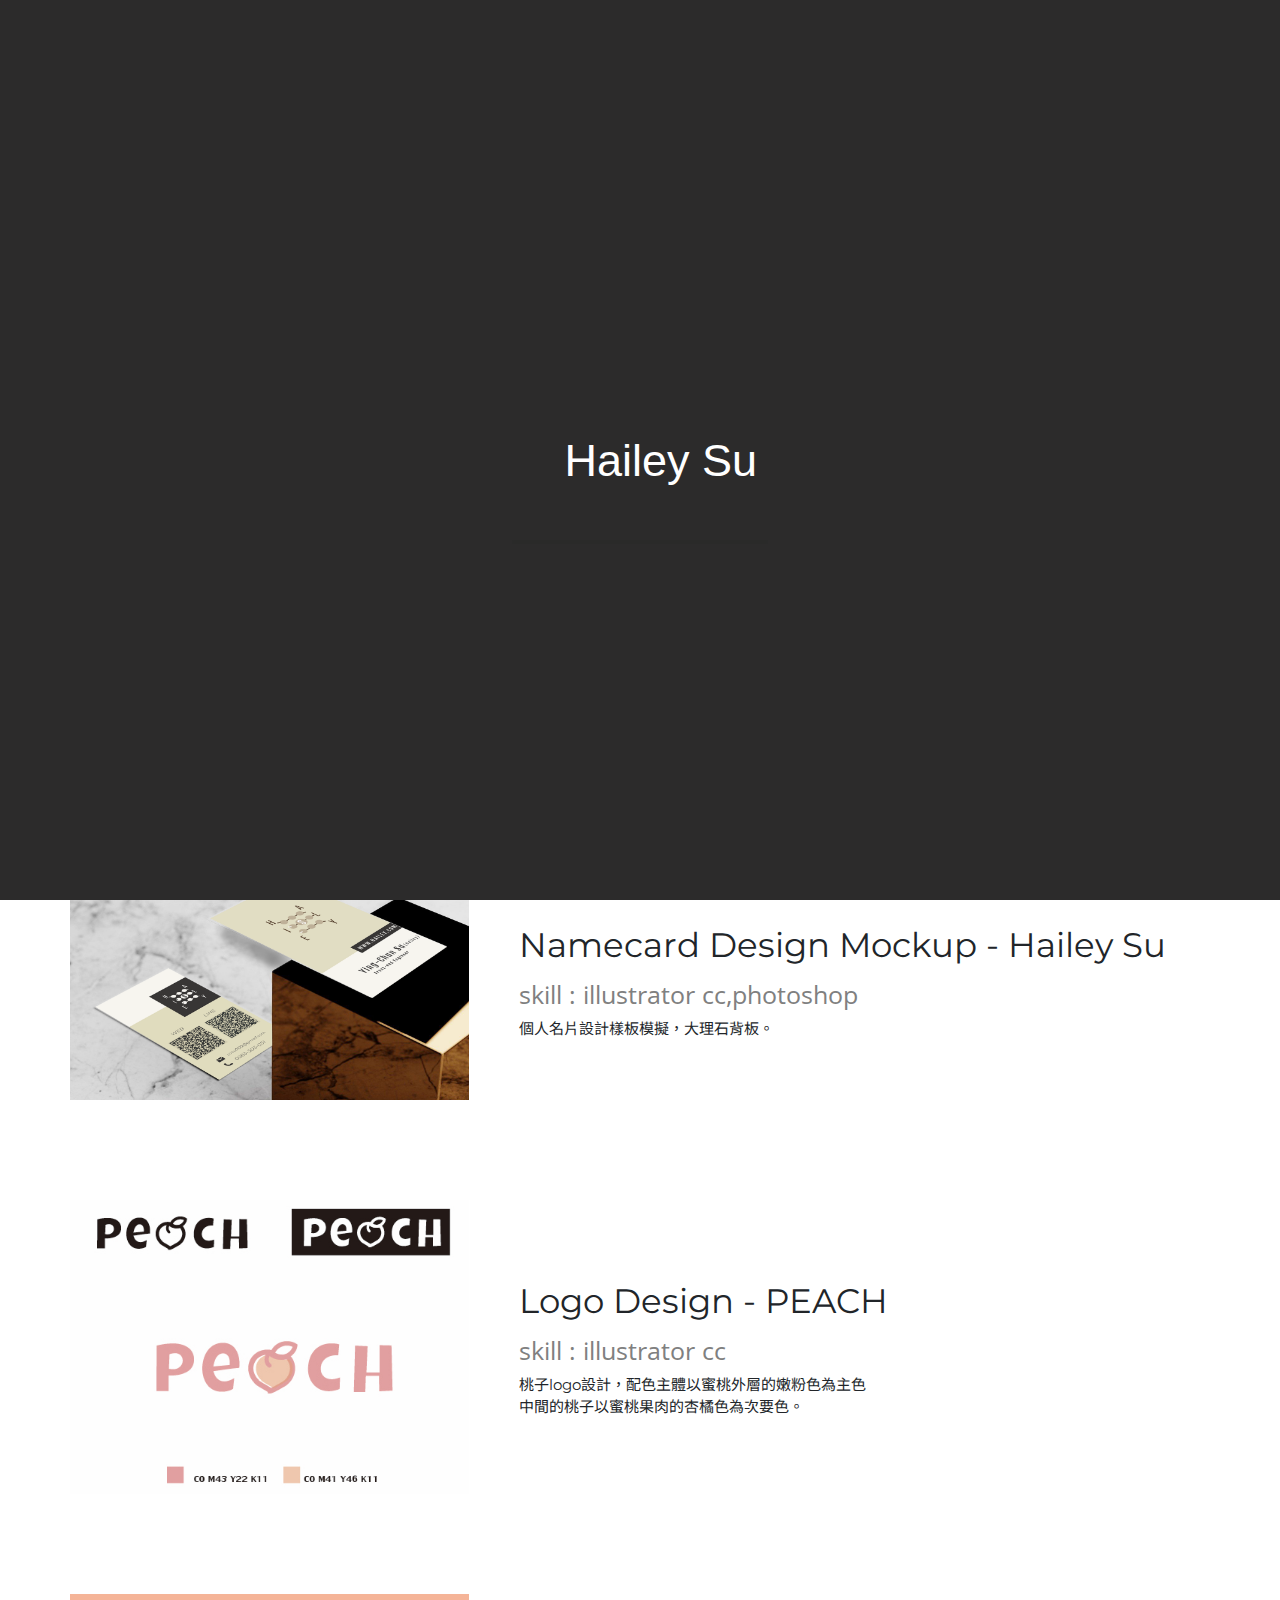
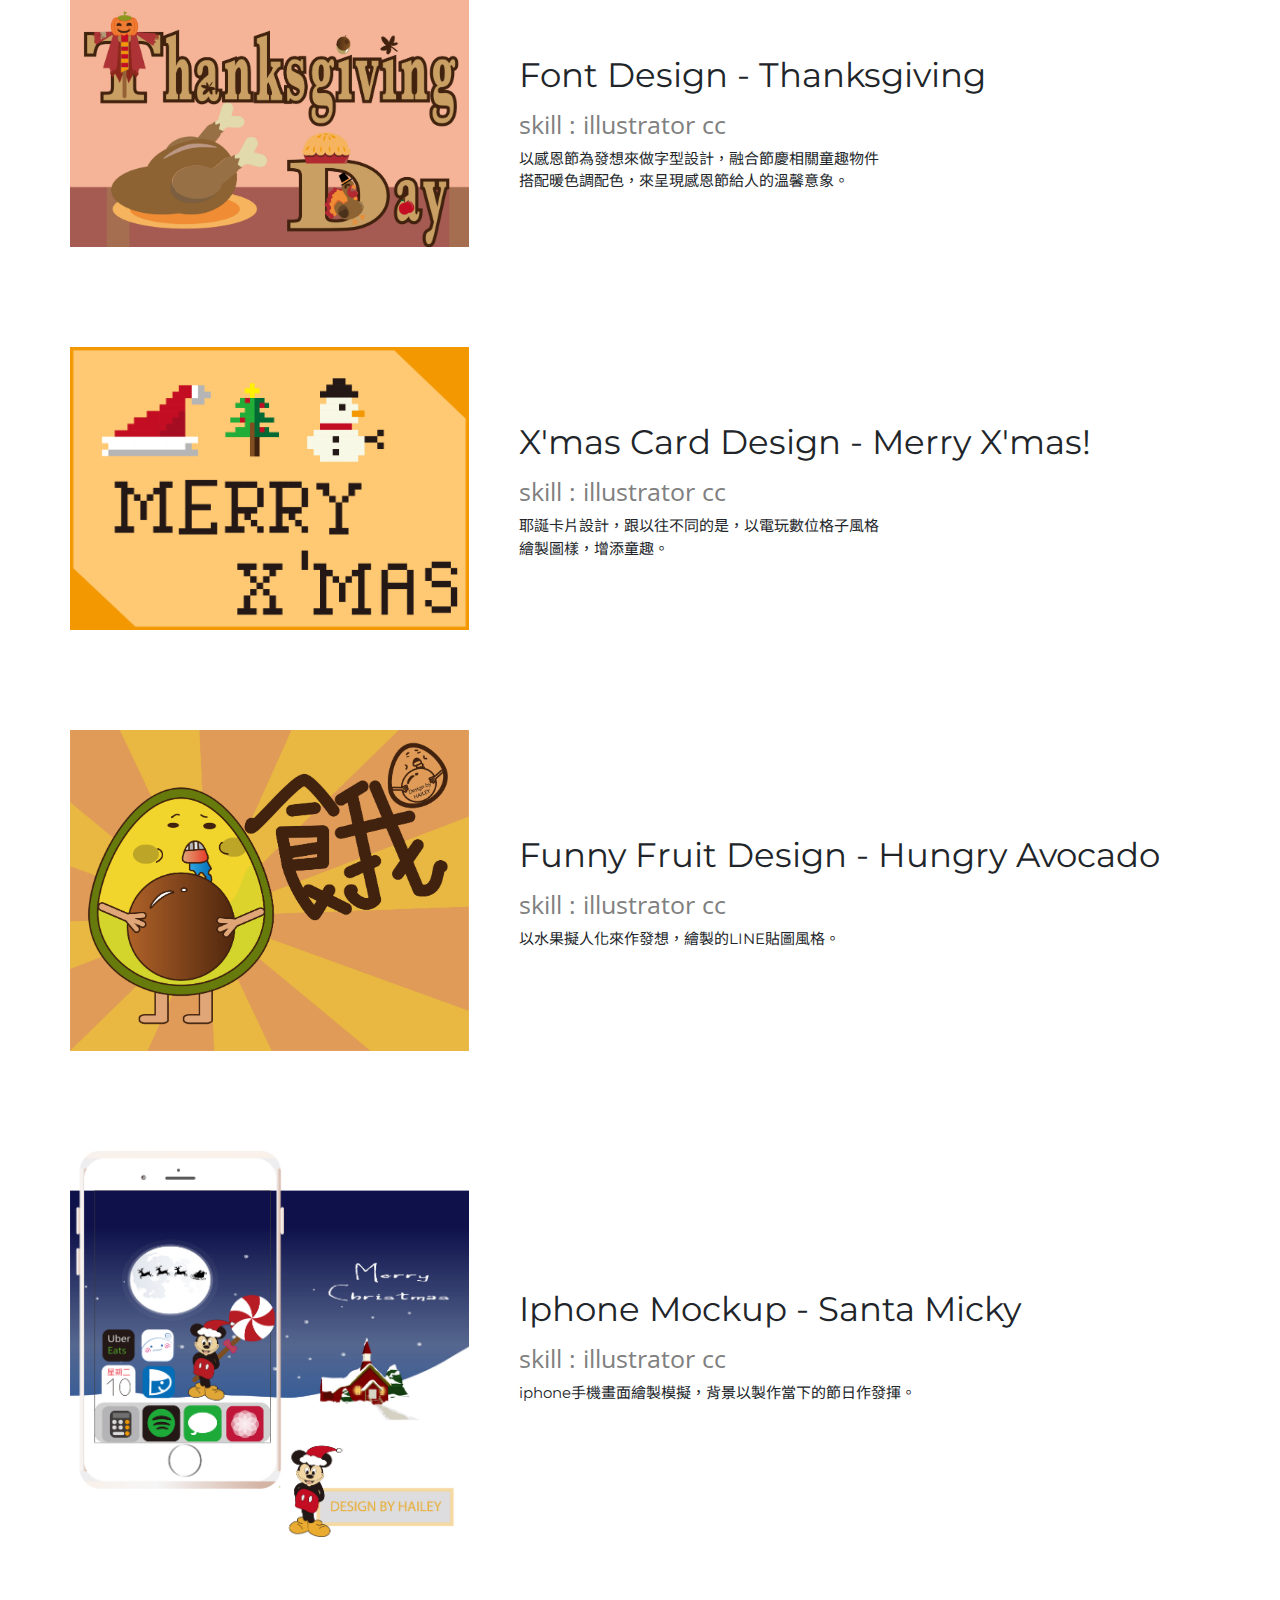
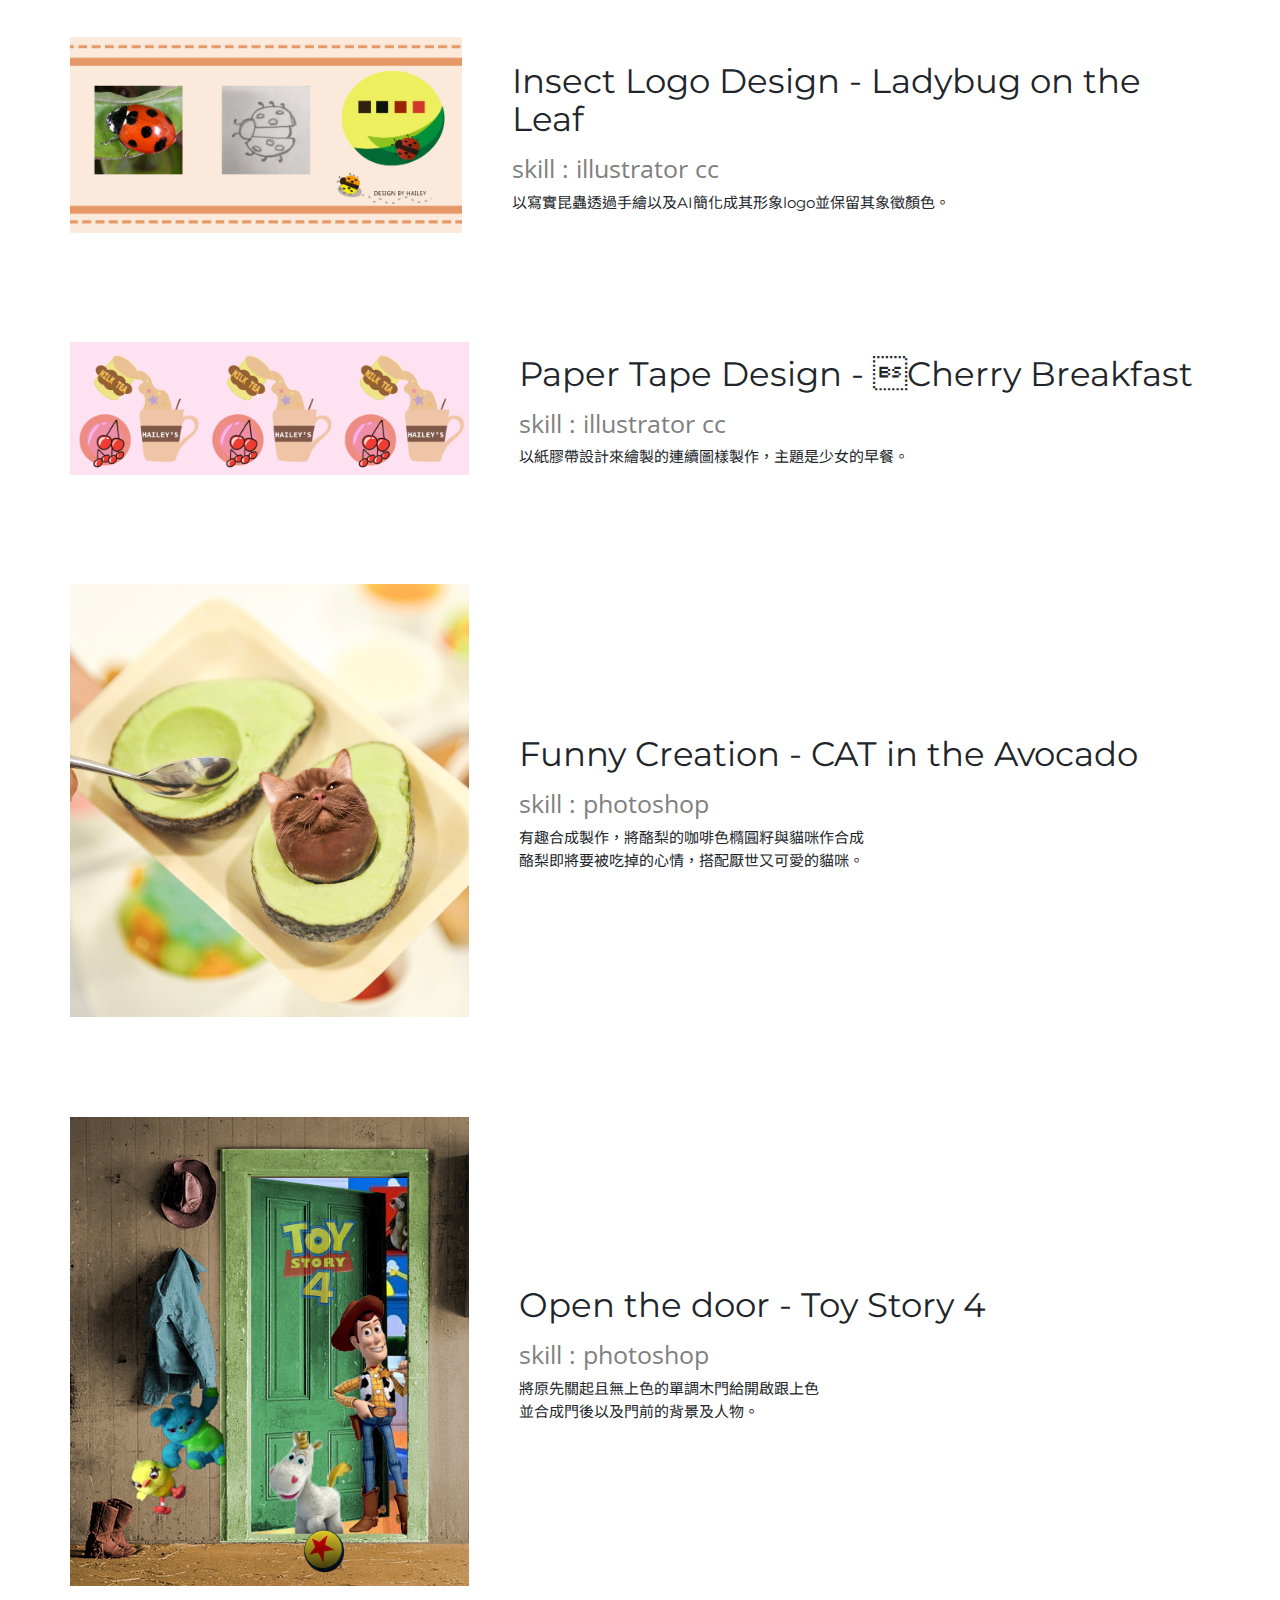
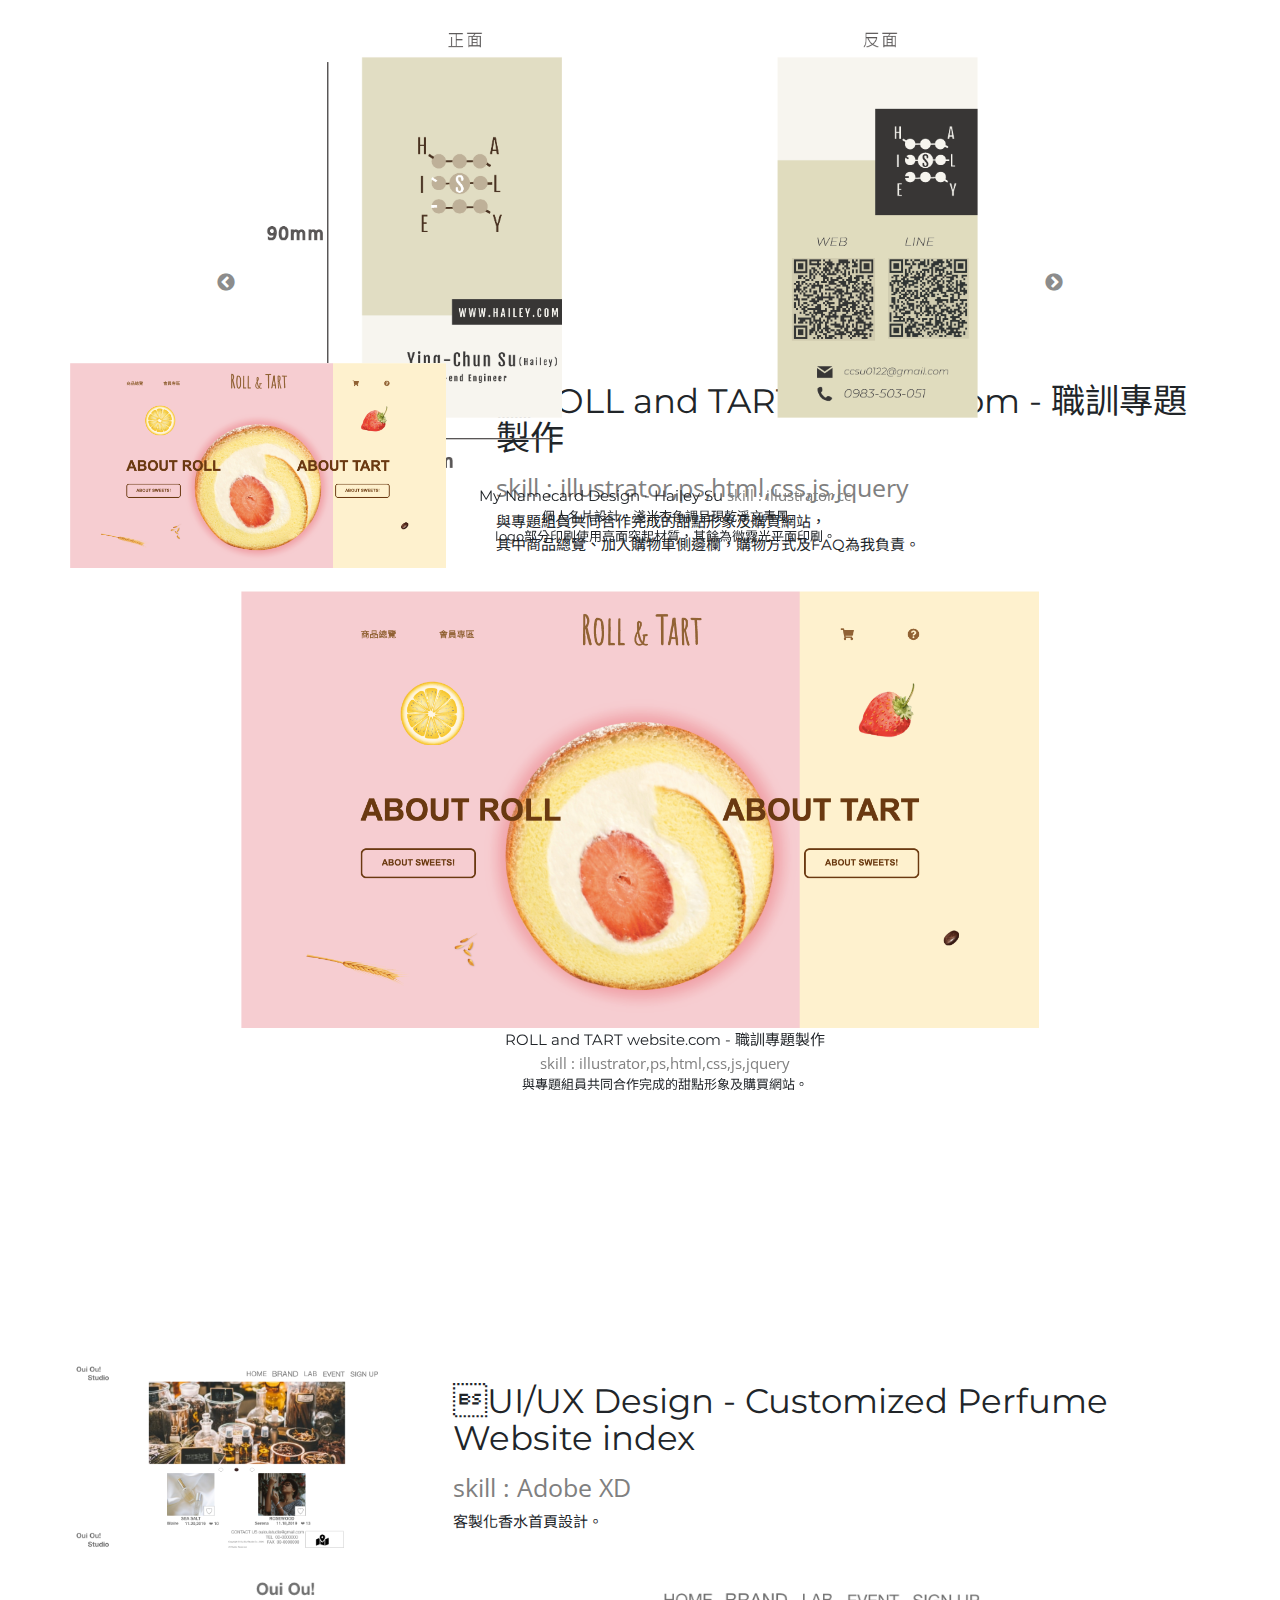
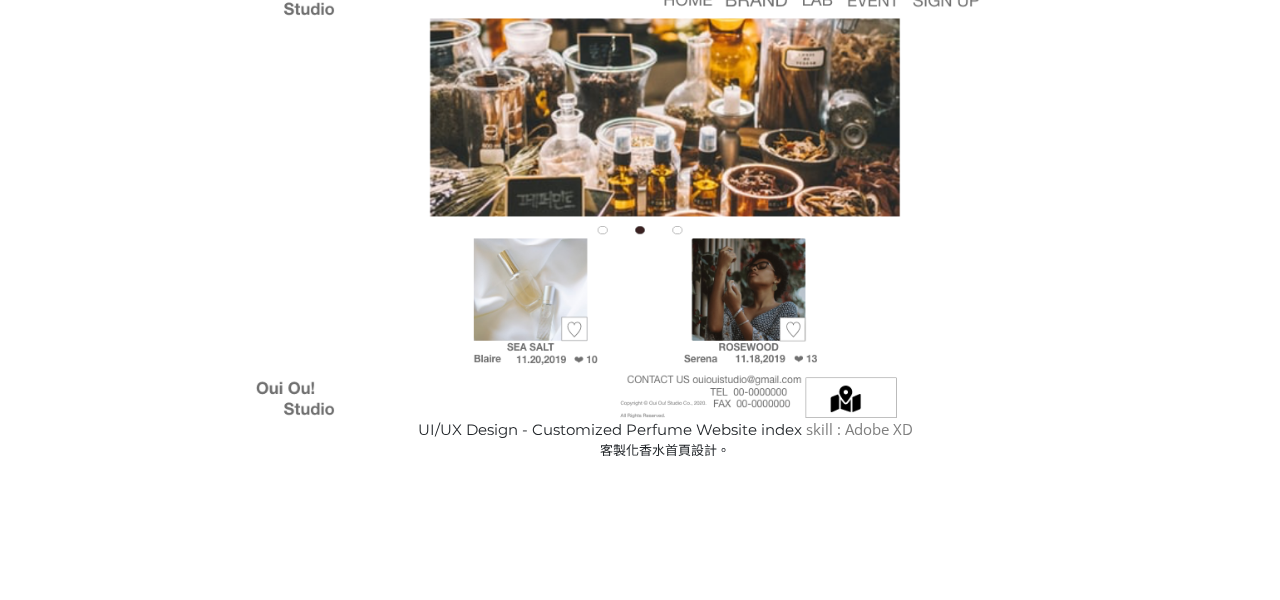
==== works.html @ 899a6a19 "0.01" ====
<!DOCTYPE html>
<html lang="en">
<head>
    <meta charset="UTF-8">
    <meta name="viewport" content="width=device-width, initial-scale=1.0">
    <meta http-equiv="X-UA-Compatible" content="ie=edge">
    <title>Document</title>
    <link rel="stylesheet" href="jQuery-One-Page-Nav-master/demo.css">
    <link rel="stylesheet" href="bootstrap-4.2.1-dist/css/bootstrap.css">
    <link rel="stylesheet" href="https://cdnjs.cloudflare.com/ajax/libs/font-awesome/5.11.2/css/all.min.css">
    <link rel="stylesheet" href="css/animate.css">
    <link href="https://fonts.googleapis.com/css?family=Montserrat|Rufina&display=swap" rel="stylesheet">
    <link href="https://fonts.googleapis.com/css?family=Open+Sans&display=swap" rel="stylesheet">
    <link rel="stylesheet" href="https://cdnjs.cloudflare.com/ajax/libs/materialize/1.0.0/css/materialize.min.css">
    <link href="https://fonts.googleapis.com/css?family=Fjalla+One&display=swap" rel="stylesheet">
    <link rel="stylesheet" href="js/slick-1.8.1/slick/slick.css">
    <link rel="stylesheet" href="js/slick-1.8.1/slick/slick-theme.css">
    <link href="https://fonts.googleapis.com/css?family=Noto+Sans+TC:100,300,400&display=swap" rel="stylesheet">
    <link rel="stylesheet" href="css/works.css">
    
</head>
<body>
    
    <div class="overlay">
        
        <div class="run ">Hailey Su</div>
        <div class="progress_bar">
            <div class="progress">
                <div class="indeterminate"></div>
            </div>
        </div>
        
    </div>

    <ul id="nav">
        <li class="line1"><a href="#section1"></a></li>
        <li class="line"><a href="#section2"></a></li>
        <li class="line"><a href="#section3"></a></li>
    </ul>
    <div id="section1">
        
        <div class="projct">
                <div class="logo"><a href="index.html"><img src="images/logo.png" alt=""></a></div>
            <div class="wow slideInLeft graphic_tag title_font">Graphic Design</div>
            
            <div class="item1">
                    <div class="item_pic"><img src="images/graphic/namecard01.png" alt=""></div>
                    <div class="item_description subtitle_font">
                        <h4>My Namecard Design - Hailey Su</h4>
                        <h5 class="subtitle_font2">skill : illustrator cc</h5>
                        <p chinese_font>個人名片設計，採淺米杏色調呈現乾淨文青風<br>
                            logo部分印刷使用亮面突起材質，其餘為微霧光平面印刷。
                        </p>    
                    </div>
            </div> 
            <div class="item1">
                    <div class="item_pic"><img src="images/graphic/namecard02.jpg" alt=""></div>
                    <div class="item_description subtitle_font">
                        <h4>Namecard Design Mockup - Hailey Su</h4>
                        <h5 class="subtitle_font2">skill : illustrator cc,photoshop</h5>
                        <p>個人名片設計樣板模擬。
                        </p>    
                    </div>
            </div>
            <div class="item1">
                    <div class="item_pic"><img src="images/graphic/namecard-mock-up03.png" alt=""></div>
                    <div class="item_description subtitle_font">
                        <h4>Namecard Design Mockup - Hailey Su</h4>
                        <h5 class="subtitle_font2">skill : illustrator cc,photoshop</h5>
                        <p>個人名片設計樣板模擬，大理石背板。
                        </p>    
                    </div>
            </div> 
            <div class="item1">
                    <div class="item_pic"><img src="images/graphic/peachlogo.jpg" alt=""></div>
                    <div class="item_description subtitle_font">
                        <h4>Logo Design - PEACH</h4>
                        <h5 class="subtitle_font2">skill : illustrator cc</h5>
                        <p>桃子logo設計，配色主體以蜜桃外層的嫩粉色為主色<br>
                            中間的桃子以蜜桃果肉的杏橘色為次要色。
                        </p>    
                    </div>
            </div>
            <div class="item1">
                <div class="item_pic"><img src="images/graphic/tg.jpg" alt=""></div>
                <div class="item_description subtitle_font">
                    <h4>Font Design - Thanksgiving</h4>
                    <h5 class="subtitle_font2">skill : illustrator cc</h5>
                    <p>以感恩節為發想來做字型設計，融合節慶相關童趣物件<br>
                        搭配暖色調配色，來呈現感恩節給人的溫馨意象。
                    </p>    
                </div>
            </div>
            <div class="item1">
                    <div class="item_pic"><img src="images/graphic/xmascard.png" alt=""></div>
                    <div class="item_description subtitle_font">
                        <h4>X'mas Card Design - Merry X'mas!</h4>
                        <h5 class="subtitle_font2">skill : illustrator cc</h5>
                        <p>耶誕卡片設計，跟以往不同的是，以電玩數位格子風格<br>
                            繪製圖樣，增添童趣。
                        </p>    
                    </div>
            </div>
            <div class="item1">
                    <div class="item_pic"><img src="images/graphic/hungryavocado.jpg" alt=""></div>
                    <div class="item_description subtitle_font">
                        <h4>Funny Fruit Design - Hungry Avocado</h4>
                        <h5 class="subtitle_font2">skill : illustrator cc</h5>
                        <p>以水果擬人化來作發想，繪製的LINE貼圖風格。
                        </p>    
                    </div>
            </div>
            <div class="item1">
                    <div class="item_pic"><img src="images/graphic/phone.jpg" alt=""></div>
                    <div class="item_description subtitle_font">
                        <h4>Iphone Mockup - Santa Micky</h4>
                        <h5 class="subtitle_font2">skill : illustrator cc</h5>
                        <p>iphone手機畫面繪製模擬，背景以製作當下的節日作發揮。
                        </p>    
                    </div>
            </div>
            <div class="item1">
                    <div class="item_pic"><img src="images/graphic/ladybuglogo.png" alt=""></div>
                    <div class="item_description subtitle_font">
                        <h4>Insect Logo Design - Ladybug on the Leaf</h4>
                        <h5 class="subtitle_font2">skill : illustrator cc</h5>
                        <p>以寫實昆蟲透過手繪以及AI簡化成其形象logo並保留其象徵顏色。
                        </p>    
                    </div>
            </div>
            <div class="item1">
                    <div class="item_pic"><img src="images/graphic/tape.png" alt=""></div>
                    <div class="item_description subtitle_font">
                        <h4>Paper Tape Design - Cherry Breakfast</h4>
                        <h5 class="subtitle_font2">skill : illustrator cc</h5>
                        <p>以紙膠帶設計來繪製的連續圖樣製作，主題是少女的早餐。
                        </p>    
                    </div>
            </div>
            <div class="item1">
                    <div class="item_pic"><img src="images/graphic/ps_cat.jpg" alt=""></div>
                    <div class="item_description subtitle_font">
                        <h4>Funny Creation - CAT in the Avocado</h4>
                        <h5 class="subtitle_font2">skill : photoshop</h5>
                        <p>有趣合成製作，將酪梨的咖啡色橢圓籽與貓咪作合成<br>
                            酪梨即將要被吃掉的心情，搭配厭世又可愛的貓咪。
                        </p>    
                    </div>
            </div>
            <div class="item1">
                    <div class="item_pic"><img src="images/graphic/ps_door.jpg" alt=""></div>
                    <div class="item_description subtitle_font">
                        <h4>Open the door - Toy Story 4</h4>
                        <h5 class="subtitle_font2">skill : photoshop</h5>
                        <p>將原先關起且無上色的單調木門給開啟跟上色<br>
                            並合成門後以及門前的背景及人物。
                        </p>    
                    </div>
            </div>
            <!-- 以上網頁版作品 -->
            <div class="banner">
                <div>
                    <img src="images/graphic/namecard01.png" alt="">
                    <div class="content">
                        <div class="item_description subtitle_font">
                            <span>My Namecard Design - Hailey Su</span>
                            <span class="subtitle_font2">skill : illustrator cc</span>
                            <p style="font-size: 13px;">個人名片設計，淺米杏色調呈現乾淨文青風<br>
                                logo部分印刷使用亮面突起材質，其餘為微霧光平面印刷。
                            </p>    
                        </div>
                    </div>
                </div>
                <div>
                    <img src="images/graphic/namecard02.jpg" alt="">
                    <div class="content">
                        <div class="item_description subtitle_font">
                            <span>Namecard Design Mockup - Hailey Su</span>
                            <span class="subtitle_font2">skill : illustrator cc</span>
                            <p style="font-size: 13px;">個人名片設計樣板模擬。
                            </p>    
                        </div>
                    </div>
                </div>
                <div>
                    <img src="images/graphic/namecard-mock-up03.png" alt="">
                    <div class="content">
                        <div class="item_description subtitle_font">
                            <span>Namecard Design Mockup - Hailey Su</span>
                            <span class="subtitle_font2">skill : illustrator cc</span>
                            <p style="font-size: 13px;">個人名片設計樣板模擬，大理石背板。
                            </p>    
                        </div>
                    </div>
                </div>
                <div>
                    <img src="images/graphic/peachlogo.jpg" alt="">
                    <div class="content">
                        <div class="item_description subtitle_font">
                            <span>Logo Design - PEACH</span><br>
                            <span class="subtitle_font2">skill : illustrator cc</span>
                            <p style="font-size: 13px;">桃子logo設計，配色主體以蜜桃外層的嫩粉色為主色<br>
                                中間的桃子以蜜桃果肉的杏橘色為次要色。
                        </div>
                    </div>
                </div>
                <div>
                    <img src="images/graphic/tg.jpg" alt="">
                    <div class="content">
                        <div class="item_description subtitle_font">
                            <span>Font Design - Thanksgiving</span><br>
                            <span class="subtitle_font2">skill : illustrator cc</span>
                            <p style="font-size: 13px;">以感恩節為發想來做字型設計，融合節慶相關童趣物件
                                搭配暖色調配色，來呈現感恩節給人的溫馨意象。
                            </p>    
                        </div>
                    </div>
                </div>
                <div>
                    <img src="images/graphic/xmascard.png" alt="">
                    <div class="content">
                        <div class="item_description subtitle_font">
                            <span>X'mas Card Design - Merry X'mas!</span><br>
                            <span class="subtitle_font2">skill : illustrator cc</span>
                            <p style="font-size: 13px;">耶誕卡片設計，跟以往不同的是，以電玩數位格子風格<br>
                                繪製圖樣，增添童趣。
                            </p>    
                        </div>
                    </div>
                </div>
                <div>
                    <img src="images/graphic/hungryavocado.jpg" alt="">
                    <div class="content">
                        <div class="item_description subtitle_font">
                            <span>Funny Fruit Design - Hungry Avocado</span><br>
                            <span class="subtitle_font2">skill : illustrator cc</span>
                            <p style="font-size: 13px;">以水果擬人化來作發想，繪製的LINE貼圖風格。
                            </p>    
                        </div>
                    </div>
                </div>
                <div>
                    <img src="images/graphic/phone.jpg" alt="">
                    <div class="content">
                        <div class="item_description subtitle_font">
                            <span>Iphone Mockup - Santa Micky</span><br>
                            <span class="subtitle_font2">skill : illustrator cc</span>
                            <p style="font-size: 13px;">iphone手機畫面繪製模擬，背景以製作當下的節日作發揮。
                            </p>    
                        </div>
                    </div>
                </div>
                <div>
                    <img src="images/graphic/ladybuglogo.png" alt="">
                    <div class="content">
                        <div class="item_description subtitle_font">
                            <span>Insect Logo Design - Ladybug on the Leaf</span><br>
                            <span class="subtitle_font2">skill : illustrator cc</span>
                            <p style="font-size: 13px;">以寫實昆蟲透過手繪以及AI簡化成其形象logo並保留其象徵顏色。
                            </p>    
                        </div>
                    </div>
                </div>
                <div>
                    <img src="images/graphic/tape.png" alt="">
                    <div class="content">
                        <div class="item_description subtitle_font">
                            <span>Paper Tape Design - Cherry Breakfast</span><br>
                            <span class="subtitle_font2">skill : illustrator cc</span>
                            <p style="font-size: 13px;">以紙膠帶設計來繪製的連續圖樣製作，<br>主題是少女的早餐。
                            </p>    
                        </div>
                    </div>
                </div>
                <div class="distance">
                    <img src="images/graphic/ps_cat.jpg" alt="">
                    <div class="content">
                        <div class="item_description subtitle_font">
                            <span>Funny Creation - CAT in the Avocado</span><br>
                            <span class="subtitle_font2">skill : photoshop</span>
                            <p style="font-size: 13px;">有趣合成製作，將酪梨的咖啡色橢圓籽與貓咪作合成<br>
                                酪梨即將要被吃掉的心情，搭配厭世又可愛的貓咪。
                            </p>    
                        </div>
                    </div>
                </div>
                <div class="distance">
                    <img src="images/graphic/ps_door.jpg" alt="">
                    <div class="content">
                        <div class="item_description subtitle_font">
                            <span>Open the door - Toy Story 4</span><br>
                            <span class="subtitle_font2">skill : photoshop</span>
                            <p style="font-size: 13px;">將原先關起且無上色的單調木門給開啟跟上色<br>
                                並合成門後以及門前的背景及人物。
                            </p>    
                        </div>
                    </div>
                </div>
            
                
            </div>
            
            <!-- 以上手機版作品集 -->
        </div>
    </div>
    <div id="section2">
        <div class="projct">
            <div class="wow slideInLeft title_font web_tag">Web Design</div>

            <div class="item1">
                <div class="item_pic"><a href="https://hailey0122.github.io/rollntart01.github.io/"><img src="images/web/rollandtart.png" alt="roll and tart"></a></div>
                <div class="item_description subtitle_font">
                    <h4>ROLL and TART website.com - 職訓專題製作</h4>
                    <h5 class="subtitle_font2">skill : illustrator,ps,html,css,js,jquery </h5>
                    <p>與專題組員共同合作完成的甜點形象及購買網站，
                        <br>其中商品總覽、加入購物車側邊欄，購物方式及FAQ為我負責。
                    </p>    
                </div>
            </div> 
            
                
            <div class="banner">
                <div>
                    <a href="https://hailey0122.github.io/rollntart01.github.io/"><img src="images/web/rollandtart.png" alt="roll and tart"></a>
                    <div class="content">
                        <div class="item_description subtitle_font">
                            <span>ROLL and TART website.com - 職訓專題製作</span>
                            <span class="subtitle_font2"><br>skill : illustrator,ps,html,css,js,jquery</span>
                            <p style="font-size: 13px;">與專題組員共同合作完成的甜點形象及購買網站。
                            </p>    
                         </div>
                    </div>
                </div>
            
            </div>
        
        </div>
    </div>
    <div id="section3">
            <div class="projct">
                <div class="wow slideInLeft title_font UIUX_tag">UI/UX Design</div>
        
                <div class="item1">
                        <div class="item_pic"><img src="images/uiux/Web 1920 – 1.png" alt=""></div>
                        <div class="item_description subtitle_font">
                        <h4>UI/UX Design - Customized Perfume Website index</h4>
                        <h5 class="subtitle_font2">skill : Adobe XD</h5>
                        <p>客製化香水首頁設計。
                        </p>    
                    </div>
                </div> 


                <div class="banner">
                    <div>
                        <img src="images/uiux/Web 1920 – 1.png" alt="">
                        <div class="content">
                            <div class="item_description subtitle_font">
                                <span>UI/UX Design - Customized Perfume Website index</span>
                                <span class="subtitle_font2">skill : Adobe XD</span>
                                <p style="font-size: 13px;">客製化香水首頁設計。
                                </p>    
                            </div>
                        </div>
                    </div>
                </div>

                





            </div>
    </div>
    <a id="page_top" href="#"><img src="images/page_top-02.png" alt=""></a>
   
    <script src="js/jquery-3.4.1.min.js"></script>
    <script src="js/WOW-master/dist/wow.min.js"></script>
    <script src="jQuery-one-page-Nav-master/jquery.nav.js"></script>
    <script src="bootstrap-4.2.1-dist/js/bootstrap.min.js"></script>
    <script src="https://cdnjs.cloudflare.com/ajax/libs/materialize/1.0.0/js/materialize.min.js"></script>
    <script src="js/slick-1.8.1/slick/slick.min.js"></script>
    <script>
        new WOW().init();
    $(document).ready(function() {
	    $('#nav').onePageNav();
    });
    $(document).ready(function() {
	    $('#nav').onePageNav();
    });
    ///進度條
    $(window).on('load', function () {
        $(".overlay").delay(2000).fadeOut();
    });
    ///loading page
    $('.banner').slick({
            dots: true,
            infinite: true,
            speed: 300,
            slidesToShow: 1,
            adaptiveHeight: true
    });
    ///mobile slick
    $(window).scroll(function () {
        // console.log("捲軸高度:" + $(window).scrollTop());
        if ($(window).width() <= 425) {
            // console.log("超過1000");
            $(".banner").show();
        } else {
            // console.log("小於1000");
            $(".banner").hide();

        }
    }); // window scroll end

    $(window).scroll(function () {
            // console.log("捲軸高度:" + $(window).scrollTop());
            if ($(window).scrollTop() >= 1000) {
                // console.log("超過1000");
                $("#page_top").show();
            } else {
                // console.log("小於1000");
                $("#page_top").hide();

            }
        }); // window scroll end

        $("#page_top").click(function () {
            console.log("test");
            $("html, body").animate({ scrollTop: 0 });
        });// #page-top click end
    

    </script>
</body>
</html>
---- jQuery-One-Page-Nav-master/demo.css ----
* {
	/* -moz-box-sizing: border-box;
	-webkit-box-sizing: border-box;
	box-sizing: border-box; */
}

html,
body {
	margin: 0;
	padding: 0;
}

body {
	color: #222;
	font: 16px/1.5 Helvetica, Arial, sans-serif;
}

h1,
h2,
h3,
p,
pre,
ul {
	margin: 0;
	padding: 0;
}

h1 {
	font-size: 48px;
	line-height: 1;
	margin-bottom: 1em;
}

h2 {
	font-size: 24px;
	line-height: 1;
	margin-bottom: 1em;
}

h3 {
	font-size: 16px;
	line-height: 1;
	margin-bottom: 1em;
}

p,
pre,
ul {
	margin-bottom: 3em;
}

pre {
	background: #fefefe;
	border: 1px solid #dedede;
	overflow-x: auto;
	padding: 2em;
}

ul {
	margin-left: 1em;
}

#nav {
	left: 50px;
	list-style: none;
	margin: 0;
	position: fixed;
	top: 200px;
}

#nav li {
	margin-bottom: 10px;
}

#nav a {
	background: #ededed;
	color: #666;
	display: block;
	height: 100px;
	font-size: 14px;
	padding: 10px 2px;
	text-decoration: none;
	text-transform: uppercase;
	/* padding-left: 3em; */
}

#nav a:hover {
	background: hsl(12, 80%, 50%);
}

#nav .current a {
	background: #666;
	color: #ededed;
}

#container {
	margin: 0 auto;
	width: 800px;
}

.section {
	border-bottom: 5px solid #ccc;
	min-height: 60vh;
	padding: 50px 20px;
}

.section p:last-child {
	margin-bottom: 0;
}
---- css/works.css ----
/*****font-family******/
.chinese_font{
    font-family: "微軟正黑體";  
}
.title_font{
    font-family: 'Rufina', serif;
    
}
.subtitle_font{
    font-family: 'Montserrat','Noto Sans TC', sans-serif;
    font-weight: 400;
    
    
}
.subtitle_font2{
    font-family: 'Open Sans', sans-serif;
    color: gray;
}
/*****font-family******/


/*************GRAPHIC_TAG******************/
/*************GRAPHIC_TAG******************/

/* body{
    font-family: 'Noto Sans TC', sans-serif;
    font-weight: 100;
} */
.logo{
    /* width: 100px; */
    height: 110px;
    width: 8%;
}
.logo img{
    width: 100px;
    height: 110px;
    position: absolute;
    left: 50%;
    top: 5px;
    margin-left: -50px;
}
@media screen and (max-width: 425px) {
    .logo img{
    width: 50px;
    height: auto;
    position: absolute;
    left: 50%;
    top: 5px;
    margin-left: -25px;
    }
}
.graphic_tag{
    /* background-color: rgb(199, 129, 129); */
    /* width: 280px; */
    width: 26%;
    font-size: 40px;
    /* border-bottom: 5px solid hsl(12, 80%, 50%); */
    margin-bottom: 100px;
    position: relative;

}
.graphic_tag::after{
        content: "";
        width: 100%;
        border:4px solid hsl(12, 80%, 50%);
        position: absolute;
        top:95%;
        left: 0;
        
}
@media screen and (max-width: 425px) {
    .graphic_tag{
    width: 50%;
    font-size: 28px;
    /* margin-bottom: 100px; */
    position: relative;
    margin-top: -35px;
    }
    
    .graphic_tag::after{
        content: "";
        border:2px solid hsl(12, 80%, 50%);
        position: absolute;
        top:95%;
        left: 0;
        width: 200px;
    }
}
/*************GRAPHIC_TAG******************/
/*************GRAPHIC_TAG***************************END***/


/**************網頁版作品集******************/
.item1{
    /* background-color: rgb(139, 158, 161); */
    width: 100%;
    height: auto;
    display: flex;
    align-items: center;
    margin-bottom: 100px;
}
@media screen and (max-width: 425px) {
    .item1{
    display: none;
    }
}
.item_pic{
    /* background-color: #fff; */
    /* width: 400px; */
    width: 35%;
    height: auto;
    
}
.item_pic img{
    width: 100%;
    transform:scale(1,1);transition: all 0.3s ease-out

}
.item_pic img:hover{
    transform:scale(1.2,1.2);
}

.item_description{
    margin-left: 50px;
}
/**************以上網頁版作品集******************/
/**************手機版作品集******************/
.banner{
    /* display: none; */
    /* position: relative; */
    top: -8%;
    width: 70%;
    margin: auto;
    /* margin-bottom: 800px; */
}

.banner img{
    width: 100%;
    height: auto;
}

.content{
    /* background-color: rgb(122, 35, 35); */
    text-align: center;
    
}

.slick-prev:before, .slick-next:before {
    font-family: 'slick';
    font-size: 20px;
    line-height: 1;
    opacity: .75;
    color: #666;
}
.slick-dots li button:before {
    display: none;
}
/**************以上手機版作品集******************/


/*************WEB_TAG******************/
/*************WEB_TAG******************/
/*************WEB_TAG******************/
.web_tag{
    width: 26%;
    font-size: 40px;
    /* border-bottom: 5px solid hsl(12, 80%, 50%); */
    margin-bottom: 100px;
    position: relative;
}
.web_tag::after{
        content: "";
        width: 80%;
        border:4px solid hsl(12, 80%, 50%);
        position: absolute;
        top:95%;
        left: 0;       
}
@media screen and (max-width: 425px) {
    .web_tag{
    width: 50%;
    font-size: 28px;
    /* margin-bottom: 100px; */
    position: relative;
    margin-top: -35px;
    }
    
    .web_tag::after{
        content: "";
        border:2px solid hsl(12, 80%, 50%);
        position: absolute;
        top:95%;
        left: 0;
        width: 200px;
    }
}
/*************WEB_TAG******************/
/*************WEB_TAG***************************END***/

/*************UIUX_TAG******************/
/*************UIUX_TAG******************/
/*************UIUX_TAG******************/
.UIUX_tag{
    width: 26%;
    font-size: 40px;
    /* border-bottom: 5px solid hsl(12, 80%, 50%); */
    margin-bottom: 100px;
    position: relative;
}
.UIUX_tag::after{
        content: "";
        width: 88%;
        border:4px solid hsl(12, 80%, 50%);
        position: absolute;
        top:95%;
        left: 0;       
}
@media screen and (max-width: 425px) {
    .UIUX_tag{
    width: 50%;
    font-size: 28px;
    /* margin-bottom: 100px; */
    position: relative;
    margin-top: -35px;
    }
    
    .UIUX_tag::after{
        content: "";
        border:2px solid hsl(12, 80%, 50%);
        position: absolute;
        top:95%;
        left: 0;
        width: 200px;
    }
}
/*************UIUX_TAG******************/
/*************UIUX_TAG***************************END***/
#section1{
    display: block;
    /* background-color: rgb(228, 145, 145); */
    height: 5000px; 
    display: flex;
    justify-content: center;
    /* align-items: center; */
}
#section2{
    display: block;
    /* background-color: rgb(177, 140, 140); */
    height: 1000px; 
    display: flex;
    justify-content: center;
    /* align-items: center; */
}
@media screen and (max-width: 425px) {
    #section1{
    display: block;
    /* background-color: rgb(177, 140, 140); */
    height: 500px; 
    display: flex;
    justify-content: center;
    /* align-items: center; */
    }
    
}
@media screen and (max-width: 425px) {
    #section2{
    display: block;
    /* background-color: rgb(177, 140, 140); */
    /* height: 500px;  */

    display: flex;
    justify-content: center;
    /* align-items: center; */
    }
    
}

#section3{
    /* background-color: #2520a5; */
    display: block;
    height: 1000px;
    display: flex;
    justify-content: center;
}
@media screen and (max-width: 425px) {
    #section3{
    display: block;
    /* background-color: rgb(177, 140, 140); */
    /* height: 500px;  */

    display: flex;
    justify-content: center;
    margin-top: -650px;
    /* align-items: center; */
    }

    
}
.projct{
    /* background-color: rgb(199, 165, 194); */
    width: 100%;
    max-width: 1140px;
    height: 1000px;
    
}



/* #nav{
    position: relative;
} */
@media screen and (max-width: 425px) {
    #nav{
    display: none;
    }
}
/*****page_top****/
#page_top{
    display: none;
    /* background-color: rgb(139, 41, 41); */
    position: fixed;
    bottom: 40px;
    right: -50px;
    text-decoration: none;
}
#page_top img{
    width: 30%;
}
@media screen and (max-width: 425px) {
    #page_top{
    display: none;
    
  }
}
 /****loading_page的部分搭配js*****/
 .overlay {
    position: fixed;
    width: 100%;
    height: 100%;
    background-color: #2c2b2b;
    z-index: 999;
    
} 
@media screen and (max-width: 425px) {
    .overlay {
    position: fixed;
    text-align: center;
    width: 100%;
    height: 100%;
    background-color: #2c2b2b;
    z-index: 999;
    } 
    
}

.overlay>.run {
    position: absolute;
    width: 200px;
    height: 100px;
    top: 53%;
    left: 48%;
    margin-left: -50px;
    margin-top: -50px;
    color: white;
    font-family: 'Gill Sans', 'Gill Sans MT', Calibri, 'Trebuchet MS', sans-serif;
    font-size: 45px;
    position: relative;
}
@media screen and (max-width: 425px) {
    .overlay>.run {
    position: absolute;
    width: 200px;
    height: 100px;
    top: 53%;
    left: 40%;
    margin-left: -50px;
    margin-top: -50px;
    color: white;
    font-family: 'Gill Sans', 'Gill Sans MT', Calibri, 'Trebuchet MS', sans-serif;
    font-size: 28px;
    position: relative;
    }
    
}

.progress{
    background-color: rgba(41, 43, 41, 0.774);
    width: 20%;
    margin: 0 auto;
    top: 450px;
    position: absolute;
    top: 60%;
    left: 40%;

}
@media screen and (max-width: 425px) {
    .progress{
    background-color: rgba(41, 43, 41, 0.774);
    width: 20%;
    margin: 0 auto;
    top: 180px;
    position: absolute;
    top: 60%;
    left: 40%;
    

    }
    
}
.progress .indeterminate {
    background-color: whitesmoke;
}
/* .ss01{
    max-width: 1440px;
    margin: 0 auto;
} */

/****loading_page的部分搭配js*****/
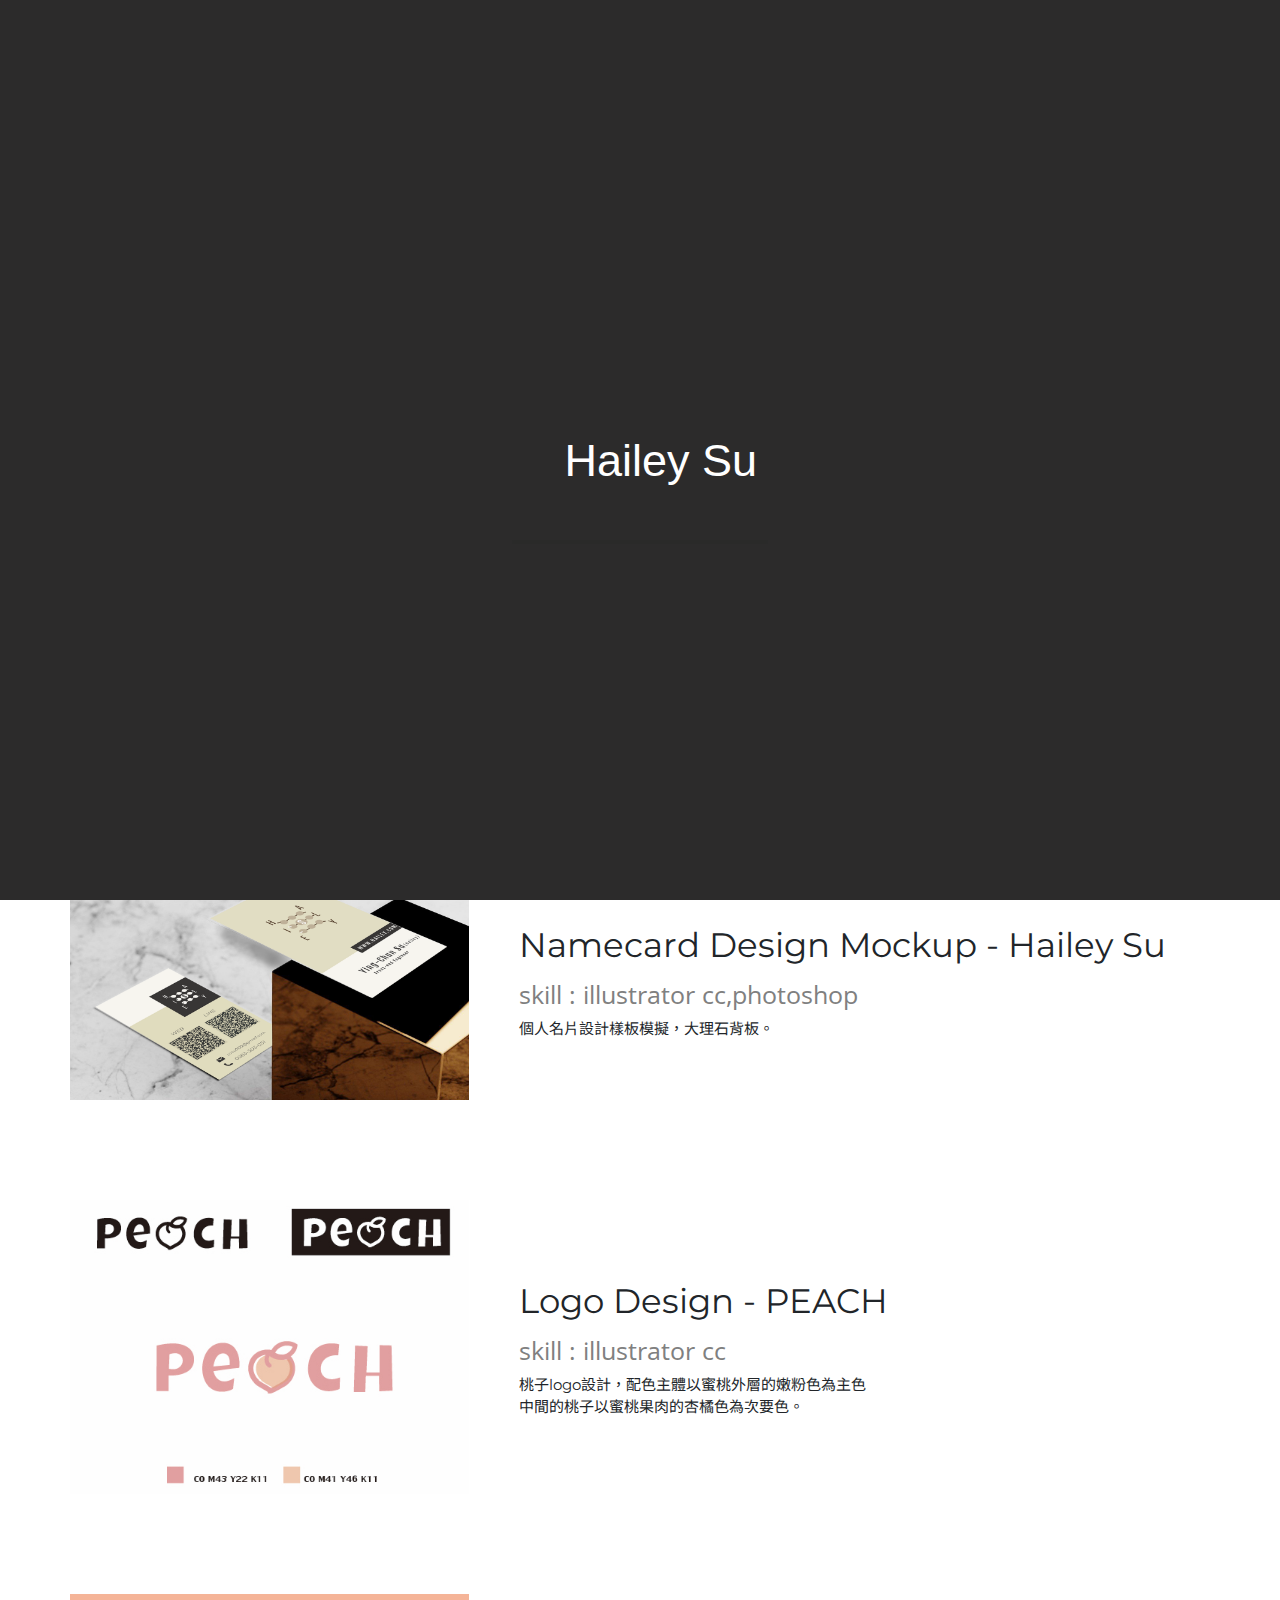
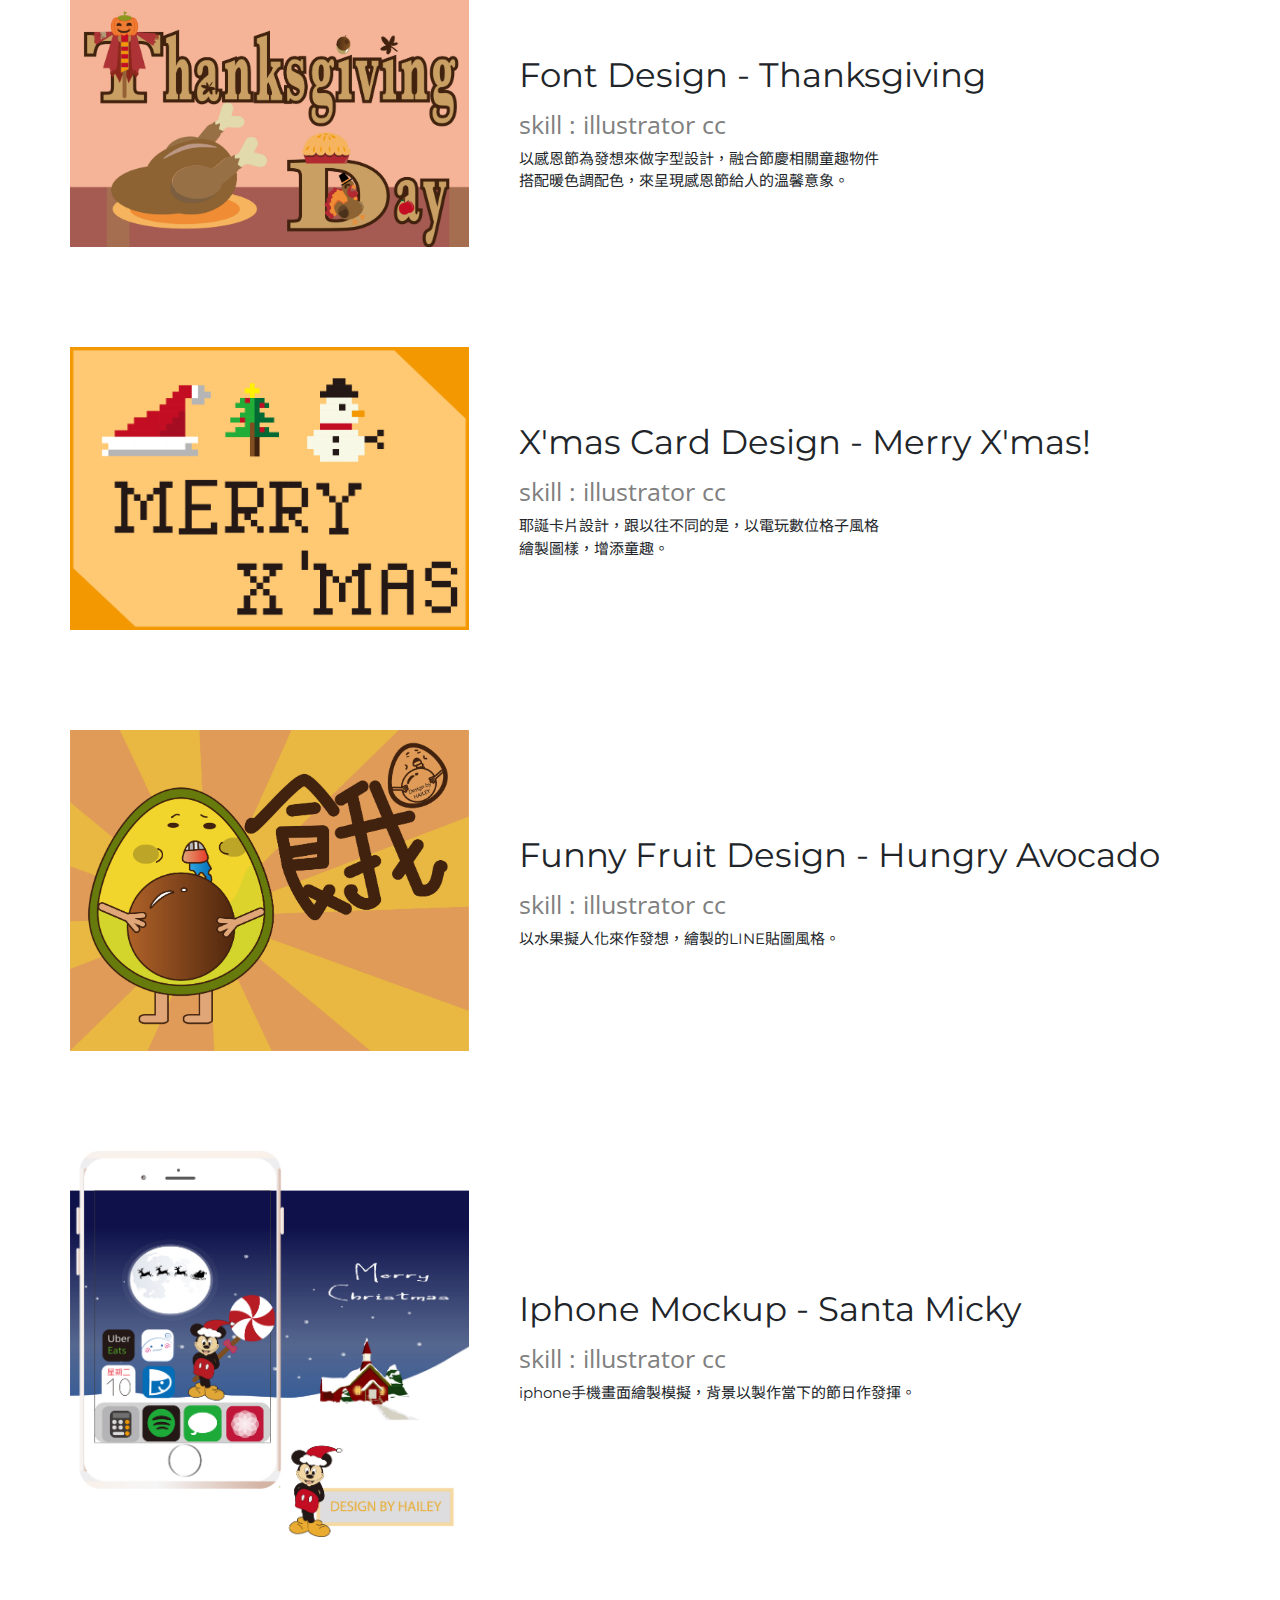
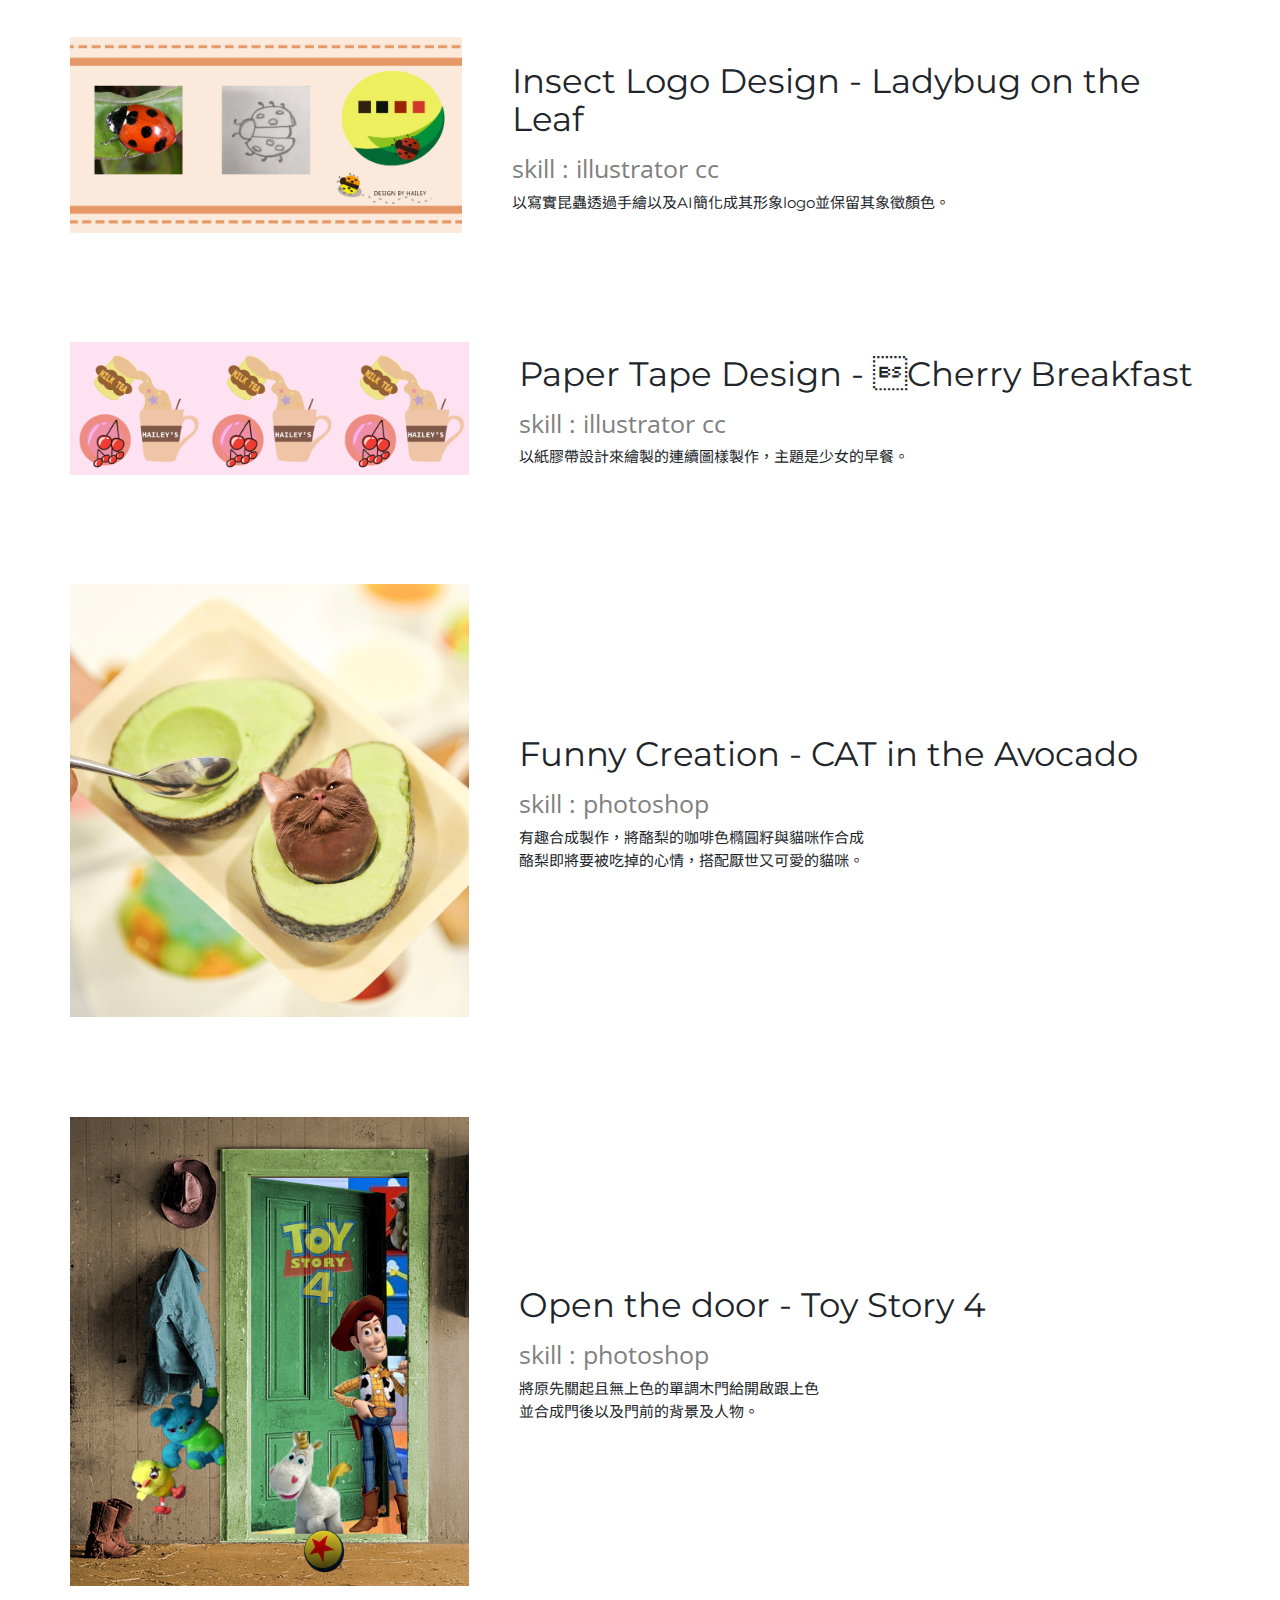
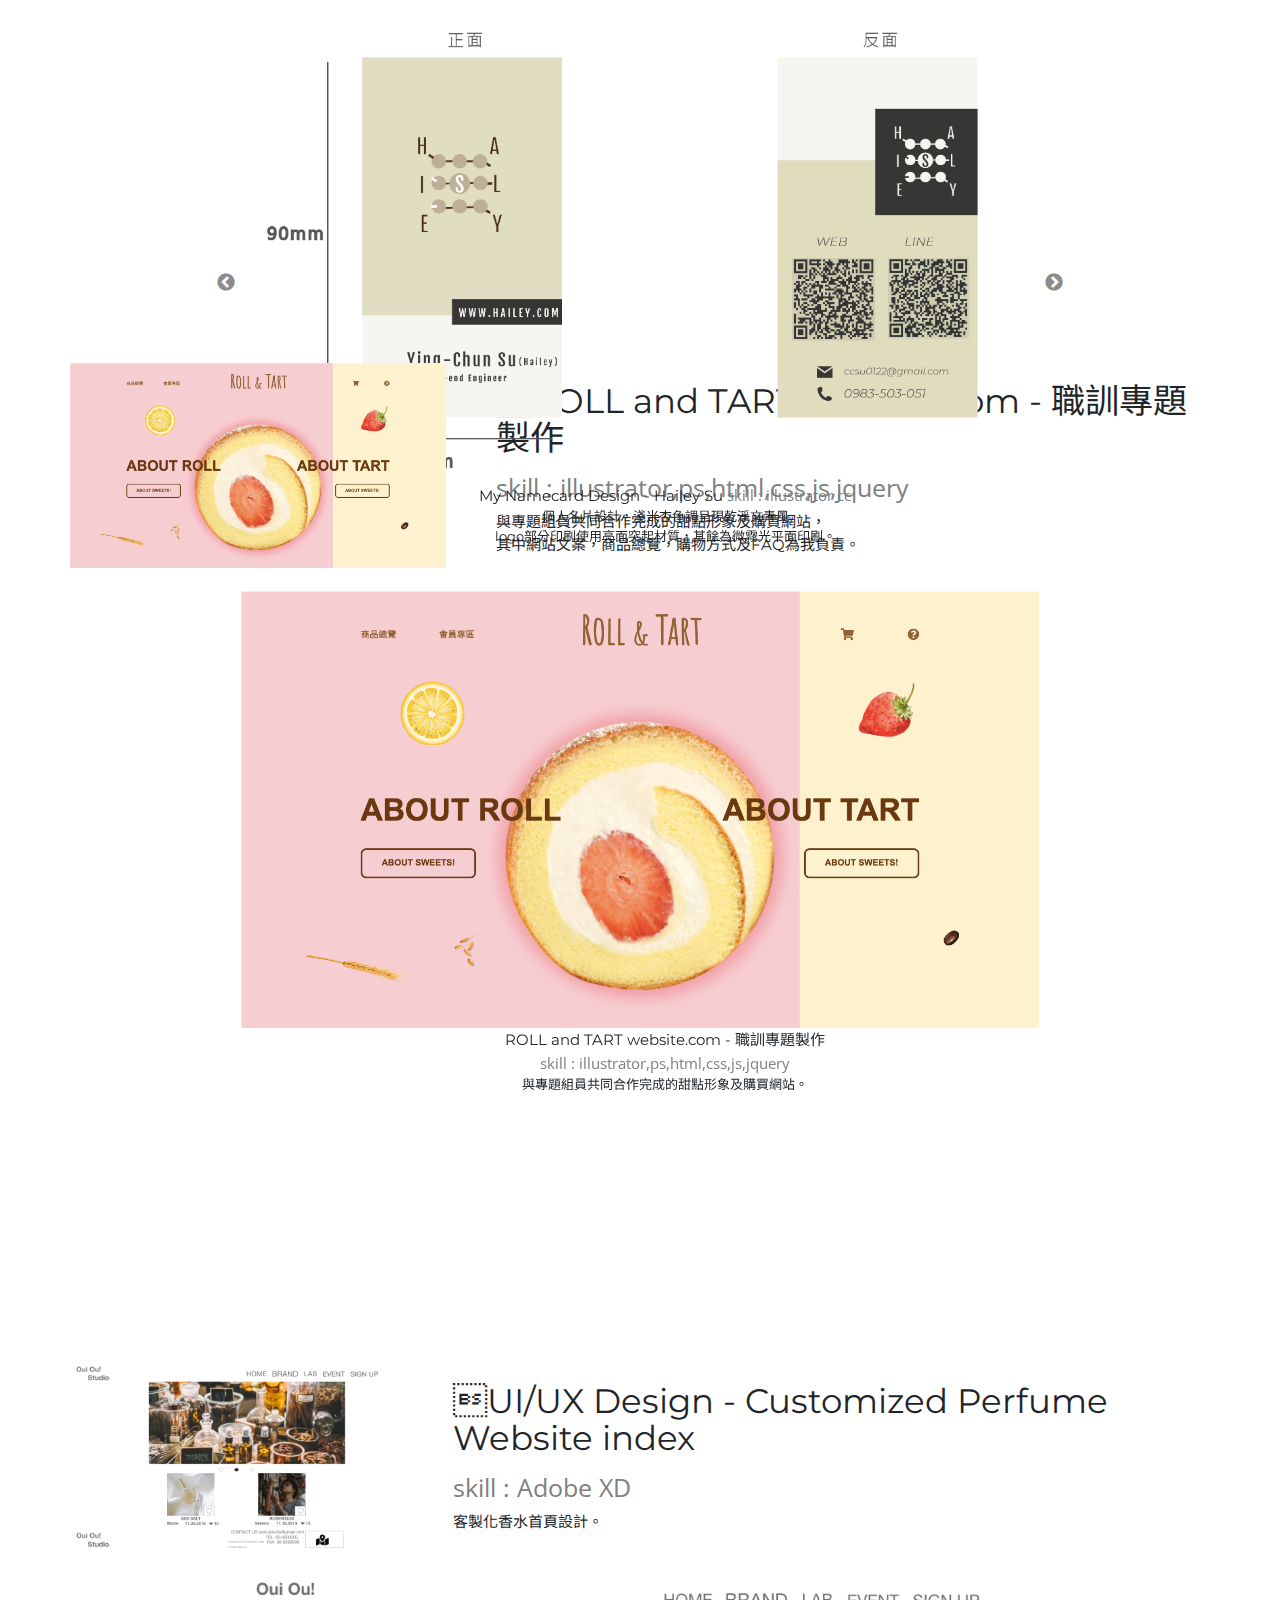
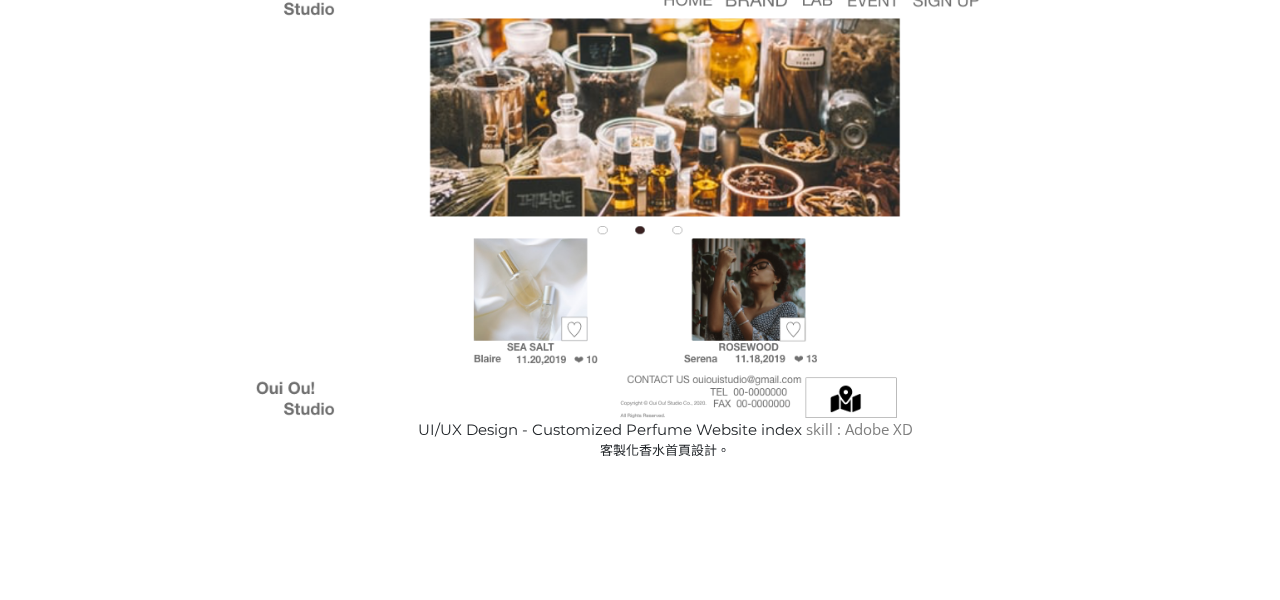
==== commit cc227c43: "0.02" ====
--- a/works.html
+++ b/works.html
@@ -313,7 +313,7 @@
                     <h4>ROLL and TART website.com - 職訓專題製作</h4>
                     <h5 class="subtitle_font2">skill : illustrator,ps,html,css,js,jquery </h5>
                     <p>與專題組員共同合作完成的甜點形象及購買網站，
-                        <br>其中商品總覽、加入購物車側邊欄，購物方式及FAQ為我負責。
+                        <br>其中網站文案，商品總覽，購物方式及FAQ為我負責。
                     </p>    
                 </div>
             </div> 
